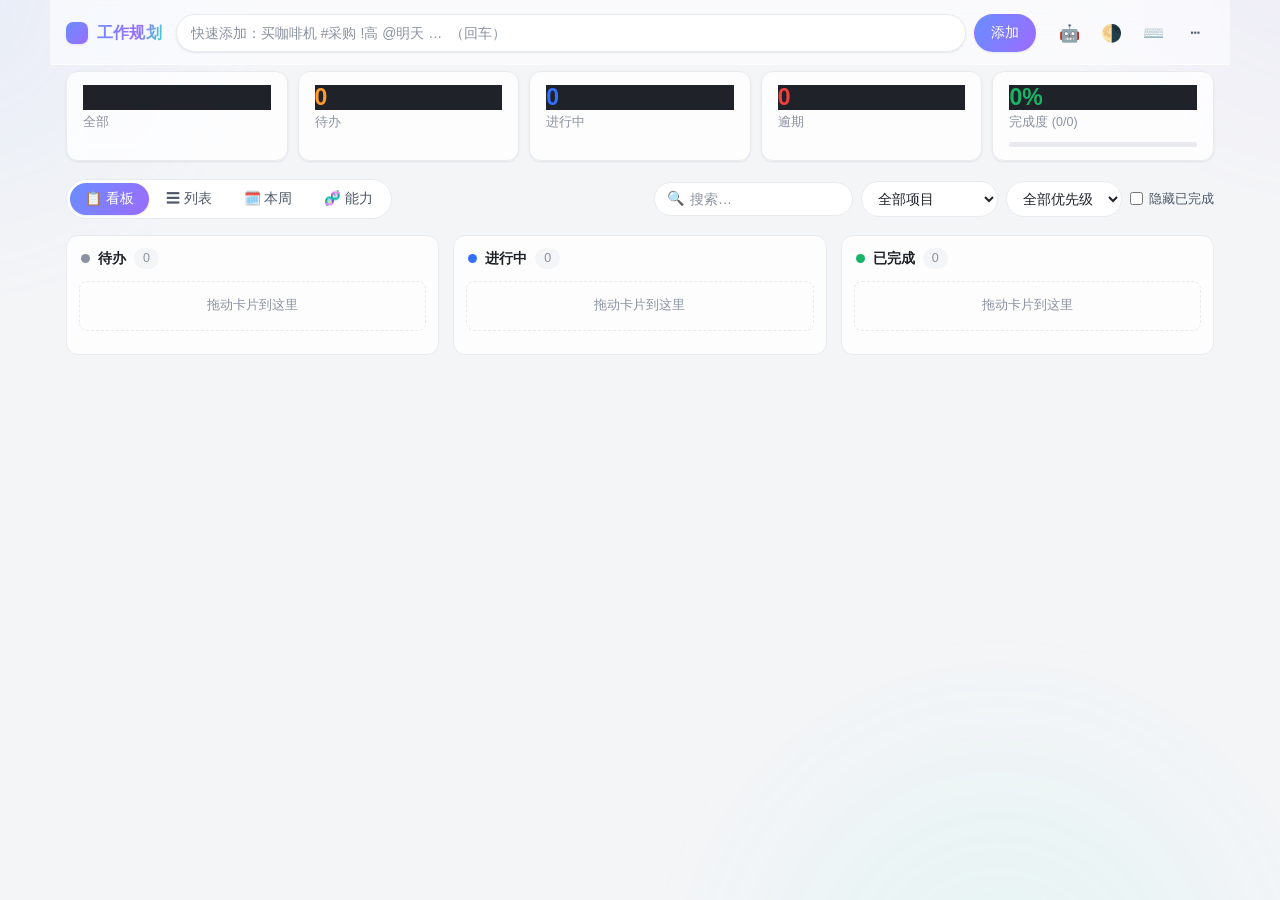
==== index.html @ 17d41171 "feat: work planner — board/list/week/ability views, AI summary (local + OpenAI), PWA Co-Authored-By:" ====
<!DOCTYPE html>
<html lang="zh-CN">
<head>
<meta charset="UTF-8" />
<meta name="viewport" content="width=device-width, initial-scale=1.0, viewport-fit=cover" />
<meta name="description" content="工作规划 — 看板、列表、本周计划三视图，纯本地存储、可离线安装的工作规划记录应用。" />
<meta name="theme-color" content="#3370ff" />
<title>工作规划 · Planner</title>
<link rel="icon" href="./icon.svg" type="image/svg+xml" />
<link rel="apple-touch-icon" href="./icons/icon-192.png" />
<link rel="manifest" href="./manifest.webmanifest" />
<link rel="stylesheet" href="./styles.css" />
</head>
<body>
<div id="app">
  <!-- Top bar -->
  <header class="topbar">
    <div class="brand">
      <span class="brand-mark" aria-hidden="true"></span>
      <span class="brand-name">工作规划</span>
    </div>

    <form class="quick-add" id="quickAddForm" autocomplete="off">
      <input id="quickAdd" type="text" placeholder="快速添加：买咖啡机 #采购 !高 @明天 …  （回车）" aria-label="快速添加工作项" />
      <button type="submit" class="btn primary" title="添加 (Enter)">添加</button>
    </form>

    <div class="topbar-actions">
      <button class="icon-btn" id="aiBtn" title="AI 总结" aria-label="AI 总结">🤖</button>
      <button class="icon-btn" id="themeBtn" title="切换主题" aria-label="切换主题">🌗</button>
      <button class="icon-btn" id="helpBtn" title="快捷键 (?)" aria-label="快捷键帮助">⌨️</button>
      <div class="menu">
        <button class="icon-btn" id="moreBtn" title="更多" aria-label="更多" aria-haspopup="true">⋯</button>
        <div class="menu-pop" id="morePop" role="menu" hidden>
          <button role="menuitem" data-act="ai-settings">⚙️ AI 设置</button>
          <button role="menuitem" data-act="export">⬇️ 导出备份 (JSON)</button>
          <button role="menuitem" data-act="import">⬆️ 导入备份</button>
          <button role="menuitem" data-act="sample">✨ 载入示例数据</button>
          <button role="menuitem" data-act="clear" class="danger">🗑️ 清空全部</button>
        </div>
      </div>
      <input type="file" id="importFile" accept="application/json" hidden />
    </div>
  </header>

  <!-- Stats -->
  <section class="stats" id="stats" aria-label="统计概览"></section>

  <!-- Controls -->
  <section class="controls">
    <div class="views" role="tablist" aria-label="视图切换">
      <button class="view-tab" role="tab" data-view="board">📋 看板</button>
      <button class="view-tab" role="tab" data-view="list">☰ 列表</button>
      <button class="view-tab" role="tab" data-view="week">🗓️ 本周</button>
      <button class="view-tab" role="tab" data-view="ability">🧬 能力</button>
    </div>

    <div class="control-right">
      <div class="search-box">
        <span aria-hidden="true">🔍</span>
        <input id="search" type="search" placeholder="搜索…" aria-label="搜索" />
      </div>
      <select id="projectFilter" class="select-sm" aria-label="按项目筛选"></select>
      <select id="priorityFilter" class="select-sm" aria-label="按优先级筛选">
        <option value="all">全部优先级</option>
        <option value="high">高</option>
        <option value="mid">中</option>
        <option value="low">低</option>
      </select>
      <label class="hide-done">
        <input type="checkbox" id="hideDone" /> 隐藏已完成
      </label>
    </div>
  </section>

  <!-- View container -->
  <main id="viewRoot" class="view-root"></main>
</div>

<!-- Task editor modal -->
<div class="overlay" id="overlay" hidden>
  <div class="modal" role="dialog" aria-modal="true" aria-labelledby="modalTitle">
    <div class="modal-head">
      <h2 id="modalTitle">新建工作项</h2>
      <button class="icon-btn" id="modalClose" aria-label="关闭">✕</button>
    </div>
    <div class="modal-body">
      <input type="hidden" id="fId" />
      <div class="field">
        <label for="fTitle">标题 *</label>
        <input id="fTitle" type="text" placeholder="要做什么？" />
      </div>
      <div class="field">
        <label for="fNotes">描述 / 备注</label>
        <textarea id="fNotes" rows="3" placeholder="补充细节…"></textarea>
      </div>
      <div class="grid-2">
        <div class="field">
          <label for="fProject">项目</label>
          <select id="fProject"></select>
        </div>
        <div class="field">
          <label for="fPriority">优先级</label>
          <select id="fPriority">
            <option value="high">🔴 高</option>
            <option value="mid" selected>🟠 中</option>
            <option value="low">🟢 低</option>
          </select>
        </div>
      </div>
      <div class="grid-2">
        <div class="field">
          <label for="fStatus">状态</label>
          <select id="fStatus">
            <option value="todo">待办</option>
            <option value="doing">进行中</option>
            <option value="done">已完成</option>
          </select>
        </div>
        <div class="field">
          <label for="fDue">截止日期</label>
          <input id="fDue" type="date" />
        </div>
      </div>

      <div class="field">
        <label>子任务（清单）</label>
        <ul class="subtasks" id="subList"></ul>
        <div class="subtask-add">
          <input id="subInput" type="text" placeholder="添加子任务后回车…" />
        </div>
      </div>
    </div>
    <div class="modal-foot">
      <button class="btn danger-ghost" id="deleteBtn" hidden>删除</button>
      <span class="spacer"></span>
      <button class="btn" id="cancelBtn">取消</button>
      <button class="btn primary" id="saveBtn">保存</button>
    </div>
  </div>
</div>

<!-- Projects manager modal -->
<div class="overlay" id="projOverlay" hidden>
  <div class="modal modal-sm" role="dialog" aria-modal="true" aria-labelledby="projTitle">
    <div class="modal-head">
      <h2 id="projTitle">管理项目</h2>
      <button class="icon-btn" id="projClose" aria-label="关闭">✕</button>
    </div>
    <div class="modal-body">
      <ul class="proj-list" id="projList"></ul>
      <form class="proj-add" id="projAddForm">
        <input id="projName" type="text" placeholder="新项目名称…" />
        <input id="projColor" type="color" value="#3370ff" title="项目颜色" />
        <button class="btn primary" type="submit">添加</button>
      </form>
    </div>
  </div>
</div>

<!-- Help modal -->
<div class="overlay" id="helpOverlay" hidden>
  <div class="modal modal-sm" role="dialog" aria-modal="true" aria-labelledby="helpTitle">
    <div class="modal-head">
      <h2 id="helpTitle">快捷键 & 用法</h2>
      <button class="icon-btn" id="helpClose" aria-label="关闭">✕</button>
    </div>
    <div class="modal-body help-body">
      <h3>键盘快捷键</h3>
      <table class="kbd-table">
        <tr><td><kbd>N</kbd></td><td>新建工作项</td></tr>
        <tr><td><kbd>/</kbd></td><td>聚焦搜索</td></tr>
        <tr><td><kbd>1</kbd> <kbd>2</kbd> <kbd>3</kbd> <kbd>4</kbd></td><td>看板 / 列表 / 本周 / 能力</td></tr>
        <tr><td><kbd>?</kbd></td><td>打开本帮助</td></tr>
        <tr><td><kbd>Esc</kbd></td><td>关闭弹窗</td></tr>
      </table>
      <h3>快速添加语法</h3>
      <p>在顶部输入框里，一行写完所有信息：</p>
      <ul>
        <li><code>#项目名</code> — 归入项目（不存在会自动创建）</li>
        <li><code>!高</code> / <code>!中</code> / <code>!低</code>（或 <code>!h !m !l</code>）— 优先级</li>
        <li><code>@今天</code> <code>@明天</code> <code>@后天</code> <code>@周一</code>…<code>@周日</code> 或 <code>@2026-07-01</code> — 截止日期</li>
      </ul>
      <p class="muted">例：<code>完成季度汇报 #规划 !高 @周五</code></p>
      <h3>拖拽</h3>
      <ul>
        <li><b>看板</b>：拖动卡片在「待办 / 进行中 / 已完成」之间移动，或调整顺序。</li>
        <li><b>本周</b>：把卡片拖到某一天即设为该天截止；拖到「无日期」清除日期。</li>
      </ul>
      <p class="muted">数据保存在本浏览器本地，定期用「导出备份」以防丢失。</p>
      <h3>🧬 能力面板 & 🤖 AI</h3>
      <ul>
        <li><b>能力面板</b>：每完成一个工作项，系统会分析它锻炼了哪些能力并加分、升级，长期沉淀为你的能力雷达图。</li>
        <li><b>AI 总结</b>：点右上角 🤖 一键生成今日/本周工作进展总结。默认离线本地引擎；在「AI 设置」里填入 OpenAI API Key 可切换到 OpenAI，更智能。</li>
      </ul>
    </div>
  </div>
</div>

<!-- AI summary modal -->
<div class="overlay" id="aiOverlay" hidden>
  <div class="modal modal-lg" role="dialog" aria-modal="true" aria-labelledby="aiTitle">
    <div class="modal-head">
      <h2 id="aiTitle">🤖 AI 工作总结</h2>
      <button class="icon-btn" id="aiClose" aria-label="关闭">✕</button>
    </div>
    <div class="modal-body">
      <div class="ai-tabs" id="aiTabs">
        <button class="ai-tab active" data-range="today">今日</button>
        <button class="ai-tab" data-range="week">本周</button>
        <button class="ai-tab" data-range="all">全部进行中</button>
        <span class="ai-engine" id="aiEngine"><span class="dot2"></span>本地引擎</span>
      </div>
      <div class="ai-out" id="aiOut"></div>
    </div>
    <div class="modal-foot">
      <button class="btn" id="aiSettingsLink">⚙️ 接入 OpenAI（更强）</button>
      <span class="spacer"></span>
      <button class="btn" id="aiCopy">复制</button>
      <button class="btn primary" id="aiRegen">重新生成</button>
    </div>
  </div>
</div>

<!-- AI settings modal -->
<div class="overlay" id="settingsOverlay" hidden>
  <div class="modal modal-sm" role="dialog" aria-modal="true" aria-labelledby="setTitle">
    <div class="modal-head">
      <h2 id="setTitle">⚙️ AI 设置</h2>
      <button class="icon-btn" id="setClose" aria-label="关闭">✕</button>
    </div>
    <div class="modal-body">
      <div class="field">
        <label>分析引擎</label>
        <div class="seg" id="engineSeg">
          <button data-engine="local">本地（离线·免费）</button>
          <button data-engine="openai">OpenAI（更智能）</button>
        </div>
        <div class="hint">本地引擎用关键词规则分析，无需联网、不花钱；OpenAI 引擎用官方 SDK 调用你自己的 API，对总结与能力归因更精准。</div>
      </div>
      <div id="aiFields">
        <div class="field">
          <label for="setKey">OpenAI API Key</label>
          <div class="key-row">
            <input id="setKey" type="password" placeholder="sk-..." autocomplete="off" />
            <button class="btn" id="setKeyToggle" type="button">显示</button>
          </div>
          <div class="hint warn">⚠️ 密钥仅保存在你的浏览器本地（localStorage），并由你的浏览器直接请求 OpenAI。请勿在公用电脑上使用。</div>
        </div>
        <div class="field">
          <label for="setModel">模型</label>
          <select id="setModel">
            <option value="gpt-4o">gpt-4o（强）</option>
            <option value="gpt-4o-mini">gpt-4o-mini（更快更省）</option>
            <option value="gpt-4.1">gpt-4.1</option>
            <option value="gpt-4.1-mini">gpt-4.1-mini</option>
          </select>
        </div>
      </div>
    </div>
    <div class="modal-foot">
      <span class="spacer"></span>
      <button class="btn" id="setCancel">取消</button>
      <button class="btn primary" id="setSave">保存</button>
    </div>
  </div>
</div>

<!-- Level-up celebration -->
<div class="levelup" id="levelup" hidden>
  <div class="lu-card"><div id="luTitle">⬆️ 升级！</div><div class="lu-sub" id="luSub"></div></div>
</div>

<!-- Toast -->
<div class="toast" id="toast" hidden role="status" aria-live="polite">
  <span id="toastMsg"></span>
  <button id="toastAction" hidden></button>
</div>

<script src="./app.js"></script>
</body>
</html>
---- styles.css ----
/* ============ Design tokens ============ */
:root {
  --bg: #f4f5f7;
  --bg-elev: #ffffff;
  --card: #ffffff;
  --text: #1f2329;
  --text-2: #4e5969;
  --muted: #8a919f;
  --border: #e8eaed;
  --border-strong: #d6dae0;
  --accent: #3370ff;
  --accent-soft: #ecf2ff;
  --accent-text: #2a5fe0;
  --p-high: #f53f3f;
  --p-mid: #ff9a2e;
  --p-low: #18b566;
  --done: #18b566;
  --danger: #f53f3f;
  --shadow-sm: 0 1px 2px rgba(20,30,50,.06), 0 1px 3px rgba(20,30,50,.04);
  --shadow-md: 0 2px 8px rgba(20,30,50,.08), 0 8px 24px rgba(20,30,50,.06);
  --shadow-lg: 0 12px 48px rgba(20,30,50,.18);
  --radius: 12px;
  --radius-sm: 8px;
  --r-pill: 999px;
  --ease: cubic-bezier(.2,.7,.3,1);
  color-scheme: light;
}
:root[data-theme="dark"] {
  --bg: #16171a;
  --bg-elev: #1e1f24;
  --card: #232429;
  --text: #e9eaec;
  --text-2: #b6b9c0;
  --muted: #888c96;
  --border: #303236;
  --border-strong: #3c3f45;
  --accent: #5b8bff;
  --accent-soft: #24304d;
  --accent-text: #8fb0ff;
  --p-high: #ff5b5b;
  --p-mid: #ffab47;
  --p-low: #2ecf80;
  --done: #2ecf80;
  --danger: #ff5b5b;
  --shadow-sm: 0 1px 2px rgba(0,0,0,.3);
  --shadow-md: 0 4px 16px rgba(0,0,0,.4);
  --shadow-lg: 0 16px 56px rgba(0,0,0,.55);
  color-scheme: dark;
}

* { box-sizing: border-box; margin: 0; padding: 0; }
html, body { height: 100%; }
body {
  font-family: -apple-system, BlinkMacSystemFont, "Segoe UI", "PingFang SC", "Hiragino Sans GB", "Microsoft YaHei", sans-serif;
  background: var(--bg);
  color: var(--text);
  font-size: 14px;
  line-height: 1.55;
  -webkit-font-smoothing: antialiased;
  -webkit-tap-highlight-color: transparent;
}
#app { max-width: 1180px; margin: 0 auto; padding: 0 16px 96px; }
button { font-family: inherit; cursor: pointer; }
input, select, textarea { font-family: inherit; font-size: 14px; }
::placeholder { color: var(--muted); }

/* ============ Top bar ============ */
.topbar {
  position: sticky; top: 0; z-index: 20;
  display: flex; align-items: center; gap: 14px;
  padding: 14px 0 12px;
  background: color-mix(in srgb, var(--bg) 86%, transparent);
  backdrop-filter: saturate(1.4) blur(8px);
  -webkit-backdrop-filter: saturate(1.4) blur(8px);
}
.brand { display: flex; align-items: center; gap: 9px; flex-shrink: 0; }
.brand-mark {
  width: 22px; height: 22px; border-radius: 7px;
  background: linear-gradient(135deg, var(--accent), #7aa0ff);
  box-shadow: var(--shadow-sm);
}
.brand-name { font-weight: 700; font-size: 16px; letter-spacing: .2px; }
@media (max-width: 640px) { .brand-name { display: none; } }

.quick-add { flex: 1; display: flex; gap: 8px; min-width: 0; }
.quick-add input {
  flex: 1; min-width: 0;
  padding: 10px 14px; border-radius: var(--r-pill);
  border: 1px solid var(--border); background: var(--bg-elev); color: var(--text);
  box-shadow: var(--shadow-sm); transition: border-color .15s, box-shadow .15s;
}
.quick-add input:focus { outline: none; border-color: var(--accent); box-shadow: 0 0 0 3px var(--accent-soft); }

.topbar-actions { display: flex; align-items: center; gap: 4px; flex-shrink: 0; }

.btn {
  border: 1px solid var(--border); background: var(--bg-elev); color: var(--text);
  padding: 9px 16px; border-radius: var(--r-pill); font-size: 14px; font-weight: 500;
  transition: .15s var(--ease); white-space: nowrap;
}
.btn:hover { border-color: var(--border-strong); }
.btn.primary { background: var(--accent); color: #fff; border-color: var(--accent); box-shadow: var(--shadow-sm); }
.btn.primary:hover { filter: brightness(1.06); }
.btn.danger-ghost { color: var(--danger); border-color: transparent; background: transparent; }
.btn.danger-ghost:hover { background: color-mix(in srgb, var(--danger) 12%, transparent); }

.icon-btn {
  border: none; background: transparent; color: var(--text-2);
  width: 38px; height: 38px; border-radius: 10px; font-size: 17px;
  display: inline-flex; align-items: center; justify-content: center; transition: .15s;
}
.icon-btn:hover { background: var(--bg-elev); color: var(--text); }

.menu { position: relative; }
.menu-pop {
  position: absolute; right: 0; top: 44px; z-index: 40;
  background: var(--bg-elev); border: 1px solid var(--border); border-radius: var(--radius);
  box-shadow: var(--shadow-lg); padding: 6px; min-width: 210px;
}
.menu-pop button {
  display: block; width: 100%; text-align: left; border: none; background: transparent;
  color: var(--text); padding: 10px 12px; border-radius: var(--radius-sm); font-size: 14px;
}
.menu-pop button:hover { background: var(--bg); }
.menu-pop button.danger { color: var(--danger); }

/* ============ Stats ============ */
.stats { display: grid; grid-template-columns: repeat(5, 1fr); gap: 10px; margin: 6px 0 18px; }
.stat {
  background: var(--card); border: 1px solid var(--border); border-radius: var(--radius);
  padding: 13px 16px; box-shadow: var(--shadow-sm);
}
.stat .num { font-size: 23px; font-weight: 700; line-height: 1.1; }
.stat .lbl { font-size: 12.5px; color: var(--muted); margin-top: 3px; }
.stat .bar { height: 5px; border-radius: 3px; background: var(--border); margin-top: 9px; overflow: hidden; }
.stat .bar > i { display: block; height: 100%; background: var(--done); border-radius: 3px; transition: width .4s var(--ease); }
@media (max-width: 760px) { .stats { grid-template-columns: repeat(2, 1fr); } .stat.wide { grid-column: span 2; } }

/* ============ Controls ============ */
.controls { display: flex; align-items: center; justify-content: space-between; gap: 12px; flex-wrap: wrap; margin-bottom: 16px; }
.views { display: inline-flex; background: var(--bg-elev); border: 1px solid var(--border); border-radius: var(--r-pill); padding: 3px; gap: 2px; }
.view-tab {
  border: none; background: transparent; color: var(--text-2);
  padding: 7px 15px; border-radius: var(--r-pill); font-size: 13.5px; font-weight: 500; transition: .15s;
}
.view-tab.active { background: var(--accent); color: #fff; box-shadow: var(--shadow-sm); }

.control-right { display: flex; align-items: center; gap: 8px; flex-wrap: wrap; }
.search-box {
  display: flex; align-items: center; gap: 6px; padding: 0 12px;
  background: var(--bg-elev); border: 1px solid var(--border); border-radius: var(--r-pill);
}
.search-box input { border: none; background: transparent; color: var(--text); padding: 8px 0; width: 150px; }
.search-box input:focus { outline: none; }
.select-sm {
  padding: 8px 12px; border-radius: var(--r-pill); border: 1px solid var(--border);
  background: var(--bg-elev); color: var(--text);
}
.hide-done { display: inline-flex; align-items: center; gap: 6px; color: var(--text-2); font-size: 13px; user-select: none; cursor: pointer; }
.hide-done input { accent-color: var(--accent); }

/* ============ Board view ============ */
.board { display: grid; grid-template-columns: repeat(3, 1fr); gap: 14px; align-items: start; }
.column {
  background: var(--bg-elev); border: 1px solid var(--border); border-radius: var(--radius);
  padding: 12px; min-height: 120px; transition: background .15s, box-shadow .15s;
}
.column.drag-over { background: var(--accent-soft); box-shadow: inset 0 0 0 2px var(--accent); }
.column-head { display: flex; align-items: center; gap: 8px; margin-bottom: 12px; padding: 0 2px; }
.column-head .ct-dot { width: 9px; height: 9px; border-radius: 50%; }
.column-head .ct-name { font-weight: 600; }
.column-head .ct-count { color: var(--muted); font-size: 12.5px; background: var(--bg); border-radius: var(--r-pill); padding: 1px 9px; }
.column-body { display: flex; flex-direction: column; gap: 9px; min-height: 30px; }
@media (max-width: 760px) {
  .board { grid-template-columns: 1fr; }
}

/* ============ Card ============ */
.card {
  background: var(--card); border: 1px solid var(--border); border-radius: 10px;
  padding: 11px 12px 11px 14px; box-shadow: var(--shadow-sm);
  position: relative; cursor: grab; transition: box-shadow .15s, transform .12s, opacity .15s;
}
.card:hover { box-shadow: var(--shadow-md); }
.card:active { cursor: grabbing; }
.card.dragging { opacity: .4; }
.card::before {
  content: ""; position: absolute; left: 0; top: 8px; bottom: 8px; width: 3px; border-radius: 3px; background: var(--p-mid);
}
.card.p-high::before { background: var(--p-high); }
.card.p-low::before { background: var(--p-low); }
.card.is-done { opacity: .62; }
.card.is-done .card-title { text-decoration: line-through; color: var(--muted); }

.card-top { display: flex; align-items: flex-start; gap: 8px; }
.card-check {
  width: 18px; height: 18px; border-radius: 6px; border: 2px solid var(--border-strong);
  flex-shrink: 0; margin-top: 1px; display: flex; align-items: center; justify-content: center;
  color: #fff; font-size: 11px; transition: .15s;
}
.card-check:hover { border-color: var(--done); }
.card-check.on { background: var(--done); border-color: var(--done); }
.card-title { font-weight: 600; font-size: 14px; word-break: break-word; flex: 1; }
.card-notes { color: var(--text-2); font-size: 12.5px; margin-top: 4px; white-space: pre-wrap; word-break: break-word;
  display: -webkit-box; -webkit-line-clamp: 3; -webkit-box-orient: vertical; overflow: hidden; }
.card-meta { display: flex; align-items: center; gap: 6px; flex-wrap: wrap; margin-top: 9px; }
.pill { font-size: 11.5px; padding: 2px 8px; border-radius: var(--r-pill); display: inline-flex; align-items: center; gap: 4px; line-height: 1.6; }
.pill.proj { color: #fff; }
.pill.due { background: var(--bg); color: var(--text-2); border: 1px solid var(--border); }
.pill.due.over { color: var(--p-high); border-color: color-mix(in srgb, var(--p-high) 40%, var(--border)); }
.pill.due.soon { color: var(--p-mid); }
.pill.subs { background: var(--bg); color: var(--text-2); border: 1px solid var(--border); }
.card-progress { height: 4px; border-radius: 3px; background: var(--border); margin-top: 9px; overflow: hidden; }
.card-progress > i { display: block; height: 100%; background: var(--accent); transition: width .3s; }

/* ============ List view ============ */
.list-group { margin-bottom: 18px; }
.list-group > h3 { font-size: 13px; color: var(--muted); font-weight: 600; margin: 0 2px 8px; display: flex; align-items: center; gap: 8px; }
.list-group > h3 .gcount { background: var(--bg-elev); border: 1px solid var(--border); border-radius: var(--r-pill); padding: 0 8px; }
.list { display: flex; flex-direction: column; gap: 7px; }
.row {
  display: flex; align-items: center; gap: 11px;
  background: var(--card); border: 1px solid var(--border); border-radius: 10px;
  padding: 10px 13px; box-shadow: var(--shadow-sm); transition: box-shadow .15s;
}
.row:hover { box-shadow: var(--shadow-md); }
.row.is-done .row-title { text-decoration: line-through; color: var(--muted); }
.row-main { flex: 1; min-width: 0; cursor: pointer; }
.row-title { font-weight: 600; word-break: break-word; }
.row-sub { display: flex; gap: 6px; flex-wrap: wrap; margin-top: 3px; align-items: center; }
.row-actions { display: flex; gap: 2px; flex-shrink: 0; }
.mini-sel { padding: 5px 8px; border-radius: 8px; border: 1px solid var(--border); background: var(--bg-elev); color: var(--text); font-size: 12.5px; }

/* ============ Week view ============ */
.week { display: grid; grid-template-columns: repeat(4, 1fr); gap: 12px; }
@media (max-width: 980px) { .week { grid-template-columns: repeat(2, 1fr); } }
@media (max-width: 560px) { .week { grid-template-columns: 1fr; } }
.day {
  background: var(--bg-elev); border: 1px solid var(--border); border-radius: var(--radius); padding: 11px;
  min-height: 110px; transition: background .15s, box-shadow .15s;
}
.day.drag-over { background: var(--accent-soft); box-shadow: inset 0 0 0 2px var(--accent); }
.day.today { border-color: var(--accent); box-shadow: 0 0 0 1px var(--accent); }
.day-head { display: flex; align-items: baseline; justify-content: space-between; margin-bottom: 10px; }
.day-name { font-weight: 700; }
.day-name .wd { color: var(--muted); font-weight: 500; font-size: 12px; margin-left: 5px; }
.day-date { color: var(--muted); font-size: 12px; }
.day.today .day-name { color: var(--accent); }
.day-body { display: flex; flex-direction: column; gap: 8px; min-height: 24px; }
.day.backlog { grid-column: 1 / -1; background: var(--card); }

/* ============ Empty ============ */
.empty { text-align: center; color: var(--muted); padding: 56px 20px; }
.empty .big { font-size: 44px; margin-bottom: 12px; }
.empty .hint { font-size: 13px; margin-top: 6px; }
.col-empty { color: var(--muted); font-size: 12.5px; text-align: center; padding: 14px 6px; border: 1px dashed var(--border); border-radius: 8px; }

/* ============ Modal ============ */
.overlay {
  position: fixed; inset: 0; z-index: 60; display: flex; align-items: center; justify-content: center;
  padding: 16px; background: rgba(15,20,30,.45); animation: fade .15s var(--ease);
}
.overlay[hidden] { display: none; }
.modal {
  background: var(--bg-elev); border: 1px solid var(--border); border-radius: 16px;
  width: 100%; max-width: 520px; max-height: 90vh; overflow: auto; box-shadow: var(--shadow-lg);
  animation: pop .18s var(--ease);
}
.modal-sm { max-width: 420px; }
.modal-head { display: flex; align-items: center; justify-content: space-between; padding: 18px 20px 0; }
.modal-head h2 { font-size: 17px; }
.modal-body { padding: 16px 20px; }
.modal-foot { display: flex; align-items: center; gap: 8px; padding: 0 20px 18px; }
.modal-foot .spacer { flex: 1; }
.field { margin-bottom: 14px; }
.field > label { display: block; font-size: 12.5px; color: var(--muted); margin-bottom: 6px; font-weight: 500; }
.field input, .field textarea, .field select {
  width: 100%; padding: 10px 12px; border-radius: var(--radius-sm);
  border: 1px solid var(--border); background: var(--bg); color: var(--text);
}
.field input:focus, .field textarea:focus, .field select:focus { outline: none; border-color: var(--accent); box-shadow: 0 0 0 3px var(--accent-soft); }
.field textarea { resize: vertical; }
.field input.err { border-color: var(--danger); }
.grid-2 { display: grid; grid-template-columns: 1fr 1fr; gap: 12px; }

.subtasks { list-style: none; display: flex; flex-direction: column; gap: 6px; margin-bottom: 8px; }
.subtasks li { display: flex; align-items: center; gap: 9px; background: var(--bg); border: 1px solid var(--border); border-radius: 8px; padding: 7px 10px; }
.subtasks li.done span { text-decoration: line-through; color: var(--muted); }
.subtasks li input[type=checkbox] { accent-color: var(--done); width: 16px; height: 16px; }
.subtasks li span { flex: 1; word-break: break-word; }
.subtasks li button { border: none; background: transparent; color: var(--muted); font-size: 15px; }
.subtasks li button:hover { color: var(--danger); }
.subtask-add input { width: 100%; padding: 9px 12px; border-radius: var(--radius-sm); border: 1px dashed var(--border-strong); background: transparent; color: var(--text); }
.subtask-add input:focus { outline: none; border-style: solid; border-color: var(--accent); }

/* Projects manager */
.proj-list { list-style: none; display: flex; flex-direction: column; gap: 7px; margin-bottom: 14px; }
.proj-list li { display: flex; align-items: center; gap: 10px; padding: 8px 10px; border: 1px solid var(--border); border-radius: 8px; }
.proj-list .swatch { width: 16px; height: 16px; border-radius: 5px; flex-shrink: 0; }
.proj-list .pname { flex: 1; }
.proj-list .pcount { color: var(--muted); font-size: 12px; }
.proj-add { display: flex; gap: 8px; }
.proj-add input[type=text] { flex: 1; padding: 9px 12px; border-radius: var(--radius-sm); border: 1px solid var(--border); background: var(--bg); color: var(--text); }
.proj-add input[type=color] { width: 42px; height: 40px; padding: 2px; border: 1px solid var(--border); border-radius: var(--radius-sm); background: var(--bg); }

/* Help */
.help-body h3 { font-size: 13.5px; margin: 16px 0 8px; color: var(--accent-text); }
.help-body h3:first-child { margin-top: 0; }
.help-body ul { padding-left: 18px; color: var(--text-2); }
.help-body li { margin: 3px 0; }
.help-body p { color: var(--text-2); margin: 4px 0; }
.help-body code { background: var(--bg); border: 1px solid var(--border); border-radius: 5px; padding: 1px 6px; font-size: 12.5px; }
.help-body .muted { color: var(--muted); font-size: 12.5px; }
.kbd-table { width: 100%; border-collapse: collapse; }
.kbd-table td { padding: 5px 4px; color: var(--text-2); }
.kbd-table td:first-child { width: 130px; }
kbd { background: var(--bg); border: 1px solid var(--border-strong); border-bottom-width: 2px; border-radius: 6px; padding: 2px 7px; font-size: 12px; font-family: inherit; color: var(--text); }

/* Toast */
.toast {
  position: fixed; left: 50%; bottom: 24px; transform: translateX(-50%);
  background: #2a2d34; color: #fff; padding: 12px 16px; border-radius: var(--r-pill);
  box-shadow: var(--shadow-lg); display: flex; align-items: center; gap: 14px; z-index: 80;
  animation: toastin .25s var(--ease); max-width: 90vw;
}
.toast[hidden] { display: none; }
.toast button { border: none; background: transparent; color: #7aa6ff; font-weight: 600; font-size: 14px; }

@keyframes fade { from { opacity: 0; } }
@keyframes pop { from { opacity: 0; transform: translateY(8px) scale(.98); } }
@keyframes toastin { from { opacity: 0; transform: translate(-50%, 12px); } }
@media (prefers-reduced-motion: reduce) { * { animation: none !important; transition: none !important; } }

/* ============================================================
   ✨ Cool-UI layer + new features (overrides earlier rules)
   ============================================================ */
:root {
  --grad-a: #6a8dff;
  --grad-b: #9b6cff;
  --grad-c: #38d6c8;
  --glass: rgba(255,255,255,.72);
  --glass-border: rgba(255,255,255,.6);
}
:root[data-theme="dark"] {
  --grad-a: #3b56b0;
  --grad-b: #6a3fb0;
  --grad-c: #1f8f86;
  --glass: rgba(32,33,40,.62);
  --glass-border: rgba(255,255,255,.08);
}

/* Animated aurora background */
body::before {
  content: "";
  position: fixed; inset: -20vmax; z-index: -2;
  background:
    radial-gradient(40vmax 40vmax at 12% 18%, color-mix(in srgb, var(--grad-a) 55%, transparent), transparent 60%),
    radial-gradient(38vmax 38vmax at 88% 12%, color-mix(in srgb, var(--grad-b) 50%, transparent), transparent 60%),
    radial-gradient(45vmax 45vmax at 70% 88%, color-mix(in srgb, var(--grad-c) 45%, transparent), transparent 62%);
  filter: blur(8px) saturate(1.1);
  opacity: .55;
  animation: aurora 26s ease-in-out infinite alternate;
}
:root[data-theme="dark"] body::before { opacity: .42; }
body::after {
  content: "";
  position: fixed; inset: 0; z-index: -1;
  background: color-mix(in srgb, var(--bg) 70%, transparent);
}
@keyframes aurora {
  0%   { transform: translate3d(0,0,0) rotate(0deg) scale(1); }
  50%  { transform: translate3d(2vmax,-2vmax,0) rotate(8deg) scale(1.08); }
  100% { transform: translate3d(-2vmax,1vmax,0) rotate(-6deg) scale(1.04); }
}

/* Glass surfaces */
.topbar {
  background: color-mix(in srgb, var(--glass) 75%, transparent);
  backdrop-filter: saturate(1.6) blur(16px);
  -webkit-backdrop-filter: saturate(1.6) blur(16px);
  border-bottom: 1px solid var(--glass-border);
  margin: 0 -16px 0; padding-left: 16px; padding-right: 16px;
}
.stat, .column, .card, .row, .day, .menu-pop, .modal, .views, .search-box, .select-sm {
  backdrop-filter: blur(10px) saturate(1.3);
  -webkit-backdrop-filter: blur(10px) saturate(1.3);
}
.card, .row { background: color-mix(in srgb, var(--card) 86%, transparent); }
.stat, .column, .day { background: color-mix(in srgb, var(--bg-elev) 78%, transparent); }
.brand-name {
  background: linear-gradient(110deg, var(--grad-a), var(--grad-b) 60%, var(--grad-c));
  -webkit-background-clip: text; background-clip: text; -webkit-text-fill-color: transparent;
}
.brand-mark { background: linear-gradient(135deg, var(--grad-a), var(--grad-b)); animation: breathe 4s ease-in-out infinite; }
@keyframes breathe { 50% { box-shadow: 0 0 0 6px color-mix(in srgb, var(--grad-b) 22%, transparent); } }

.btn.primary, .view-tab.active {
  background: linear-gradient(120deg, var(--grad-a), var(--grad-b));
  border-color: transparent;
}
.stat .num { background: linear-gradient(120deg, var(--text), var(--text)); }
.card { transition: box-shadow .15s, transform .14s var(--ease), opacity .15s; }
.card:hover { transform: translateY(-2px); }

/* Completion pulse + level-up burst */
@keyframes pulse-done { 0%{ transform: scale(1);} 40%{ transform: scale(1.35);} 100%{ transform: scale(1);} }
.card-check.pulse { animation: pulse-done .35s var(--ease); }

/* ============ Ability dashboard ============ */
.ability-wrap { display: grid; grid-template-columns: minmax(280px, 380px) 1fr; gap: 18px; align-items: start; }
@media (max-width: 820px) { .ability-wrap { grid-template-columns: 1fr; } }
.panel {
  background: color-mix(in srgb, var(--bg-elev) 80%, transparent);
  backdrop-filter: blur(12px) saturate(1.3); -webkit-backdrop-filter: blur(12px) saturate(1.3);
  border: 1px solid var(--glass-border); border-radius: 16px; padding: 18px; box-shadow: var(--shadow-md);
}
.panel h3 { font-size: 14px; margin-bottom: 14px; display: flex; align-items: center; gap: 8px; }
.panel h3 .sub { color: var(--muted); font-weight: 500; font-size: 12px; margin-left: auto; }
.radar-box { display: flex; justify-content: center; padding: 4px 0 10px; }
.radar { width: 100%; max-width: 320px; height: auto; overflow: visible; }
.radar .grid { fill: none; stroke: var(--border); stroke-width: 1; }
.radar .axis { stroke: var(--border); stroke-width: 1; }
.radar .area { fill: color-mix(in srgb, var(--accent) 26%, transparent); stroke: var(--accent); stroke-width: 2; stroke-linejoin: round; transition: all .5s var(--ease); }
.radar .dot { fill: var(--accent); }
.radar .lbl { font-size: 11px; fill: var(--text-2); }
.radar .lbl .ic { font-size: 13px; }

.ability-list { display: flex; flex-direction: column; gap: 12px; }
.ab {
  background: color-mix(in srgb, var(--card) 70%, transparent);
  border: 1px solid var(--border); border-radius: 12px; padding: 12px 14px;
}
.ab-top { display: flex; align-items: center; gap: 10px; }
.ab-ic { width: 34px; height: 34px; border-radius: 10px; display: grid; place-items: center; font-size: 18px; color: #fff; flex-shrink: 0; }
.ab-name { font-weight: 600; }
.ab-lv { margin-left: auto; font-size: 12px; font-weight: 700; padding: 2px 10px; border-radius: var(--r-pill); background: var(--accent-soft); color: var(--accent-text); }
.ab-meta { display: flex; justify-content: space-between; font-size: 11.5px; color: var(--muted); margin: 8px 0 5px; }
.ab-bar { height: 8px; border-radius: 5px; background: var(--border); overflow: hidden; }
.ab-bar > i { display: block; height: 100%; border-radius: 5px; transition: width .6s var(--ease); }

.xp-log { display: flex; flex-direction: column; gap: 8px; max-height: 420px; overflow: auto; }
.xp-item { display: flex; gap: 10px; align-items: flex-start; padding: 9px 11px; border: 1px solid var(--border); border-radius: 10px; background: color-mix(in srgb, var(--card) 60%, transparent); }
.xp-item .xp-when { color: var(--muted); font-size: 11px; white-space: nowrap; }
.xp-item .xp-body { flex: 1; min-width: 0; }
.xp-item .xp-title { font-weight: 600; font-size: 13px; }
.xp-item .xp-reason { color: var(--text-2); font-size: 12px; margin-top: 2px; }
.xp-gains { display: flex; gap: 5px; flex-wrap: wrap; margin-top: 6px; }
.xp-chip { font-size: 11px; padding: 1px 8px; border-radius: var(--r-pill); color: #fff; font-weight: 600; }
.ability-actions { display: flex; gap: 8px; flex-wrap: wrap; margin-bottom: 14px; }

/* Level-up celebration */
.levelup {
  position: fixed; left: 50%; top: 30%; transform: translate(-50%,-50%);
  z-index: 90; pointer-events: none; text-align: center;
  animation: levelup .35s var(--ease);
}
.levelup[hidden] { display: none; }
.levelup .lu-card {
  background: linear-gradient(135deg, var(--grad-a), var(--grad-b));
  color: #fff; padding: 18px 26px; border-radius: 18px; box-shadow: var(--shadow-lg);
  font-weight: 700; font-size: 18px;
}
.levelup .lu-sub { font-weight: 500; font-size: 13px; opacity: .9; margin-top: 4px; }
@keyframes levelup { from { opacity: 0; transform: translate(-50%,-40%) scale(.8); } }

/* ============ AI summary modal ============ */
.modal.modal-lg { max-width: 640px; }
.ai-tabs { display: flex; gap: 6px; margin-bottom: 14px; flex-wrap: wrap; }
.ai-tab { padding: 7px 14px; border-radius: var(--r-pill); border: 1px solid var(--border); background: var(--bg); color: var(--text-2); font-size: 13px; }
.ai-tab.active { background: var(--accent); color: #fff; border-color: var(--accent); }
.ai-engine { margin-left: auto; font-size: 12px; color: var(--muted); display: inline-flex; align-items: center; gap: 6px; }
.ai-engine .dot2 { width: 7px; height: 7px; border-radius: 50%; background: var(--done); }
.ai-out {
  min-height: 160px; max-height: 56vh; overflow: auto; line-height: 1.7;
  background: color-mix(in srgb, var(--bg) 60%, transparent); border: 1px solid var(--border);
  border-radius: 12px; padding: 16px;
}
.ai-out h1, .ai-out h2, .ai-out h3 { font-size: 15px; margin: 14px 0 6px; color: var(--accent-text); }
.ai-out h1:first-child, .ai-out h2:first-child, .ai-out h3:first-child { margin-top: 0; }
.ai-out ul { padding-left: 20px; margin: 6px 0; }
.ai-out li { margin: 3px 0; }
.ai-out p { margin: 7px 0; }
.ai-out strong { color: var(--text); }
.ai-out code { background: var(--bg-elev); border: 1px solid var(--border); border-radius: 5px; padding: 1px 6px; }
.ai-loading { display: flex; align-items: center; gap: 10px; color: var(--muted); padding: 24px 6px; }
.spinner { width: 18px; height: 18px; border: 2px solid var(--border); border-top-color: var(--accent); border-radius: 50%; animation: spin .8s linear infinite; }
@keyframes spin { to { transform: rotate(360deg); } }
.ai-empty { color: var(--muted); text-align: center; padding: 30px 10px; }

/* Settings */
.field .hint { font-size: 11.5px; color: var(--muted); margin-top: 5px; line-height: 1.5; }
.field .warn { color: var(--p-mid); }
.seg { display: inline-flex; border: 1px solid var(--border); border-radius: 10px; overflow: hidden; }
.seg button { border: none; background: var(--bg); color: var(--text-2); padding: 8px 16px; font-size: 13px; }
.seg button.active { background: var(--accent); color: #fff; }
.key-row { display: flex; gap: 8px; }
.key-row input { flex: 1; }
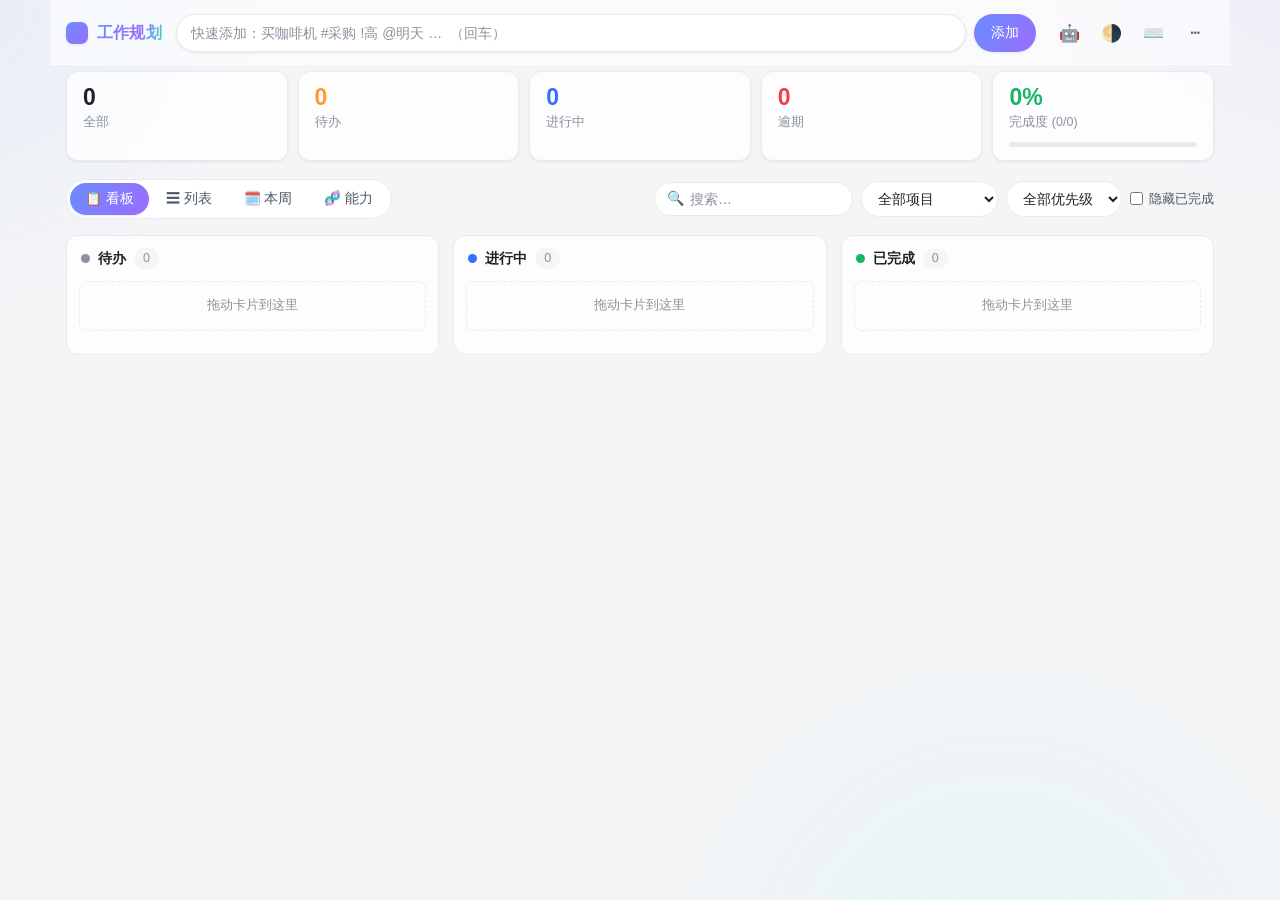
==== commit 744f87f0: "fix: remove stray dark background on stat numbers; make AI model freely editable Co-Authored-By: Cla" ====
--- a/index.html
+++ b/index.html
@@ -248,13 +248,17 @@
           <div class="hint warn">⚠️ 密钥仅保存在你的浏览器本地（localStorage），并由你的浏览器直接请求 OpenAI。请勿在公用电脑上使用。</div>
         </div>
         <div class="field">
-          <label for="setModel">模型</label>
-          <select id="setModel">
-            <option value="gpt-4o">gpt-4o（强）</option>
-            <option value="gpt-4o-mini">gpt-4o-mini（更快更省）</option>
-            <option value="gpt-4.1">gpt-4.1</option>
-            <option value="gpt-4.1-mini">gpt-4.1-mini</option>
-          </select>
+          <label for="setModel">模型（可直接输入任意模型名）</label>
+          <input id="setModel" list="modelList" placeholder="gpt-4o" autocomplete="off" spellcheck="false" />
+          <datalist id="modelList">
+            <option value="gpt-4o"></option>
+            <option value="gpt-4o-mini"></option>
+            <option value="gpt-4.1"></option>
+            <option value="gpt-4.1-mini"></option>
+            <option value="o4-mini"></option>
+            <option value="gpt-5"></option>
+          </datalist>
+          <div class="hint">从建议中选择，或手动输入你账号下可用的任意模型 ID。</div>
         </div>
       </div>
     </div>
--- a/styles.css
+++ b/styles.css
@@ -398,7 +398,6 @@
   background: linear-gradient(120deg, var(--grad-a), var(--grad-b));
   border-color: transparent;
 }
-.stat .num { background: linear-gradient(120deg, var(--text), var(--text)); }
 .card { transition: box-shadow .15s, transform .14s var(--ease), opacity .15s; }
 .card:hover { transform: translateY(-2px); }
 
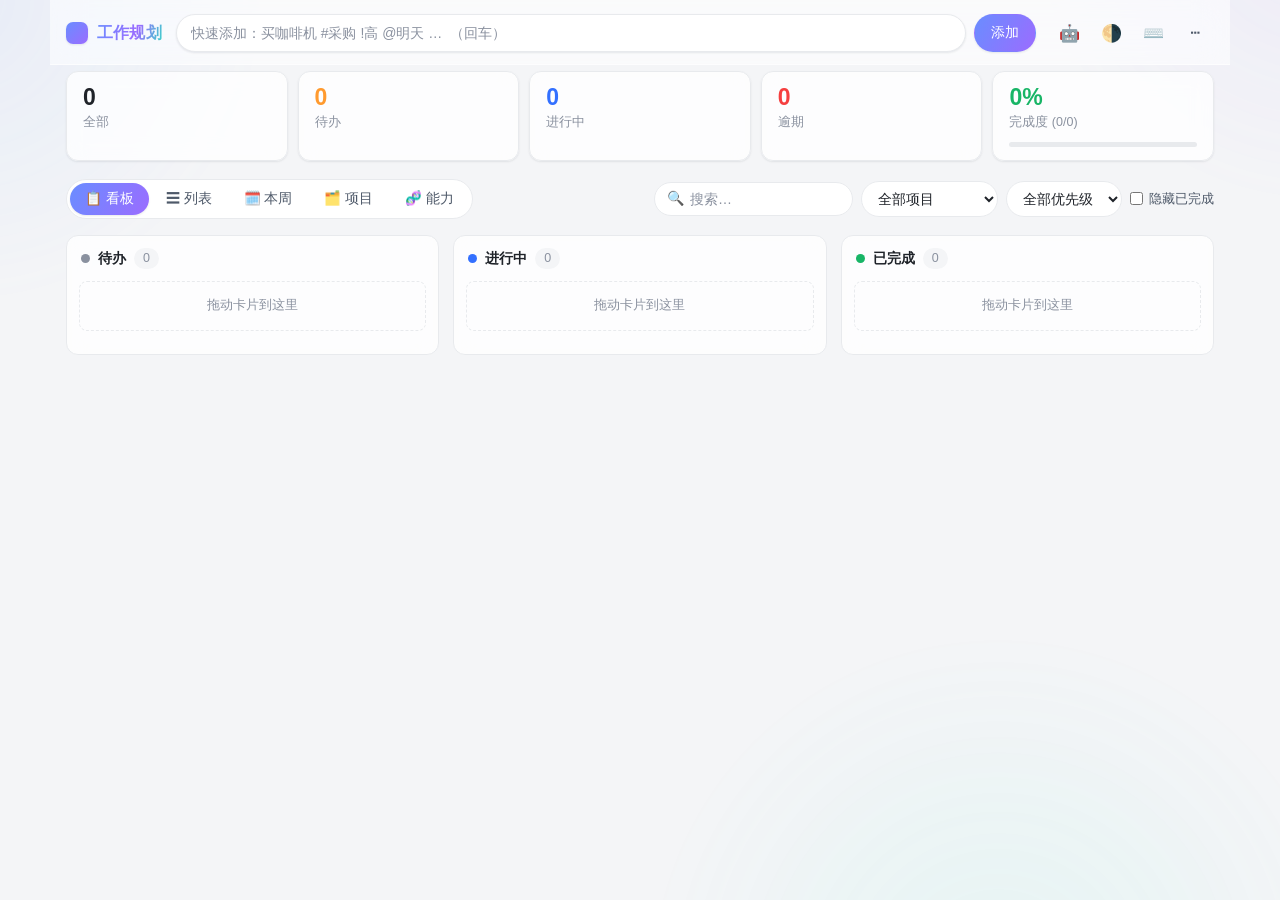
==== commit 3a4b873b: "feat: 长期项目管理 — 新增「项目」视图，区分长期项目与短期任务 - 项目支持目标/描述、状态（进行中/搁置/已完成）、截止日期、里程碑 - 短期任务可归属长期项目；项目卡自动汇总进度与能力贡献" ====
--- a/index.html
+++ b/index.html
@@ -52,6 +52,7 @@
       <button class="view-tab" role="tab" data-view="board">📋 看板</button>
       <button class="view-tab" role="tab" data-view="list">☰ 列表</button>
       <button class="view-tab" role="tab" data-view="week">🗓️ 本周</button>
+      <button class="view-tab" role="tab" data-view="project">🗂️ 项目</button>
       <button class="view-tab" role="tab" data-view="ability">🧬 能力</button>
     </div>
 
@@ -158,6 +159,59 @@
   </div>
 </div>
 
+<!-- Project detail / editor modal -->
+<div class="overlay" id="projDetailOverlay" hidden>
+  <div class="modal" role="dialog" aria-modal="true" aria-labelledby="pdTitle">
+    <div class="modal-head">
+      <h2 id="pdTitle">新建长期项目</h2>
+      <button class="icon-btn" id="pdClose" aria-label="关闭">✕</button>
+    </div>
+    <div class="modal-body">
+      <div class="field">
+        <label for="pdName">项目名称 *</label>
+        <input id="pdName" type="text" placeholder="例如：新版产品上线" />
+      </div>
+      <div class="field">
+        <label for="pdGoal">目标 / 描述</label>
+        <textarea id="pdGoal" rows="2" placeholder="一句话说明这个长期项目想达成什么…"></textarea>
+      </div>
+      <div class="grid-2">
+        <div class="field">
+          <label for="pdStatus">状态</label>
+          <select id="pdStatus">
+            <option value="active">进行中</option>
+            <option value="paused">搁置</option>
+            <option value="done">已完成</option>
+          </select>
+        </div>
+        <div class="field">
+          <label for="pdDue">目标截止日期</label>
+          <input id="pdDue" type="date" />
+        </div>
+      </div>
+      <div class="field">
+        <label>颜色</label>
+        <input id="pdColor" type="color" value="#3370ff" style="width:52px;height:38px;padding:2px" />
+      </div>
+      <div class="field">
+        <label>里程碑</label>
+        <ul class="subtasks" id="pdMsList"></ul>
+        <div class="subtask-add"><input id="pdMsInput" type="text" placeholder="添加里程碑后回车…" /></div>
+      </div>
+      <div class="field">
+        <label>项目下的任务</label>
+        <div id="pdTasks"></div>
+      </div>
+    </div>
+    <div class="modal-foot">
+      <button class="btn danger-ghost" id="pdDelete" hidden>删除项目</button>
+      <span class="spacer"></span>
+      <button class="btn" id="pdCancel">取消</button>
+      <button class="btn primary" id="pdSave">保存</button>
+    </div>
+  </div>
+</div>
+
 <!-- Help modal -->
 <div class="overlay" id="helpOverlay" hidden>
   <div class="modal modal-sm" role="dialog" aria-modal="true" aria-labelledby="helpTitle">
@@ -170,7 +224,7 @@
       <table class="kbd-table">
         <tr><td><kbd>N</kbd></td><td>新建工作项</td></tr>
         <tr><td><kbd>/</kbd></td><td>聚焦搜索</td></tr>
-        <tr><td><kbd>1</kbd> <kbd>2</kbd> <kbd>3</kbd> <kbd>4</kbd></td><td>看板 / 列表 / 本周 / 能力</td></tr>
+        <tr><td><kbd>1</kbd> <kbd>2</kbd> <kbd>3</kbd> <kbd>4</kbd> <kbd>5</kbd></td><td>看板 / 列表 / 本周 / 项目 / 能力</td></tr>
         <tr><td><kbd>?</kbd></td><td>打开本帮助</td></tr>
         <tr><td><kbd>Esc</kbd></td><td>关闭弹窗</td></tr>
       </table>
@@ -188,6 +242,11 @@
         <li><b>本周</b>：把卡片拖到某一天即设为该天截止；拖到「无日期」清除日期。</li>
       </ul>
       <p class="muted">数据保存在本浏览器本地，定期用「导出备份」以防丢失。</p>
+      <h3>🗂️ 长期项目 & 短期任务</h3>
+      <ul>
+        <li><b>长期项目</b>是持续推进的大目标，带目标、状态、截止日和里程碑；<b>短期任务</b>归属于某个项目（编辑任务时选「项目」即可）。</li>
+        <li>在「🗂️ 项目」视图里，每个长期项目一张卡，自动汇总旗下任务的<b>进度</b>与<b>能力贡献</b>；点卡片可编辑项目、管理里程碑与任务。</li>
+      </ul>
       <h3>🧬 能力面板 & 🤖 AI</h3>
       <ul>
         <li><b>能力面板</b>：每完成一个工作项，系统会分析它锻炼了哪些能力并加分、升级，长期沉淀为你的能力雷达图。</li>
--- a/styles.css
+++ b/styles.css
@@ -381,7 +381,10 @@
   border-bottom: 1px solid var(--glass-border);
   margin: 0 -16px 0; padding-left: 16px; padding-right: 16px;
 }
-.stat, .column, .card, .row, .day, .menu-pop, .modal, .views, .search-box, .select-sm {
+/* Glass blur only on the genuinely translucent surfaces — applying
+   backdrop-filter to opaque elements (modals, menus) does nothing useful
+   and can mis-composite in some renderers. */
+.stat, .column, .card, .row, .day {
   backdrop-filter: blur(10px) saturate(1.3);
   -webkit-backdrop-filter: blur(10px) saturate(1.3);
 }
@@ -494,3 +497,43 @@
 .seg button.active { background: var(--accent); color: #fff; }
 .key-row { display: flex; gap: 8px; }
 .key-row input { flex: 1; }
+
+/* ============ Projects view ============ */
+.proj-grid { display: grid; grid-template-columns: repeat(auto-fill, minmax(300px, 1fr)); gap: 14px; align-items: start; }
+.proj-card {
+  background: color-mix(in srgb, var(--bg-elev) 80%, transparent);
+  backdrop-filter: blur(10px) saturate(1.3); -webkit-backdrop-filter: blur(10px) saturate(1.3);
+  border: 1px solid var(--border); border-left: 3px solid var(--pc, var(--accent));
+  border-radius: 14px; padding: 15px 16px; box-shadow: var(--shadow-sm);
+  cursor: pointer; transition: box-shadow .15s, transform .14s var(--ease); text-align: left; width: 100%;
+}
+.proj-card:hover { box-shadow: var(--shadow-md); transform: translateY(-2px); }
+.proj-card.is-done { opacity: .62; }
+.proj-card-head { display: flex; align-items: center; gap: 8px; }
+.proj-card .pdot { width: 10px; height: 10px; border-radius: 50%; flex-shrink: 0; }
+.proj-card .pname { font-weight: 700; font-size: 15px; flex: 1; min-width: 0; word-break: break-word; }
+.proj-card .pcount { color: var(--muted); font-size: 12px; }
+.pstatus { font-size: 11.5px; padding: 1px 9px; border-radius: var(--r-pill); border: 1px solid; font-weight: 600; }
+.pgoal { color: var(--text-2); font-size: 12.5px; margin: 8px 0 0; line-height: 1.5;
+  display: -webkit-box; -webkit-line-clamp: 2; -webkit-box-orient: vertical; overflow: hidden; }
+.pbar { height: 8px; border-radius: 5px; background: var(--border); overflow: hidden; margin: 11px 0 8px; }
+.pbar > i { display: block; height: 100%; border-radius: 5px; transition: width .6s var(--ease); }
+.pmeta { display: flex; justify-content: space-between; gap: 8px; font-size: 12px; color: var(--text-2); }
+.pmeta2 { display: flex; justify-content: space-between; gap: 8px; font-size: 12px; color: var(--muted); margin-top: 5px; flex-wrap: wrap; }
+.pdue-over { color: var(--p-high); font-weight: 600; }
+.muted2 { color: var(--muted); }
+.proj-card .xp-gains { margin-top: 10px; }
+.proj-add-card {
+  display: flex; align-items: center; justify-content: center; min-height: 96px;
+  border: 2px dashed var(--border-strong); border-left: 2px dashed var(--border-strong);
+  background: transparent; color: var(--muted); font-size: 14px; font-weight: 500;
+}
+.proj-add-card:hover { border-color: var(--accent); color: var(--accent); transform: none; box-shadow: none; }
+
+/* Project detail modal task list */
+.pd-stat { font-size: 12.5px; color: var(--text-2); margin-bottom: 8px; }
+.pd-tasklist { display: flex; flex-direction: column; gap: 6px; }
+.pd-task { display: flex; align-items: center; gap: 9px; padding: 8px 10px; border: 1px solid var(--border); border-radius: 9px; background: var(--bg); }
+.pd-task.is-done .pd-task-title { text-decoration: line-through; color: var(--muted); }
+.pd-task-title { flex: 1; min-width: 0; cursor: pointer; font-size: 13.5px; word-break: break-word; }
+.pd-task .card-check { width: 18px; height: 18px; }
